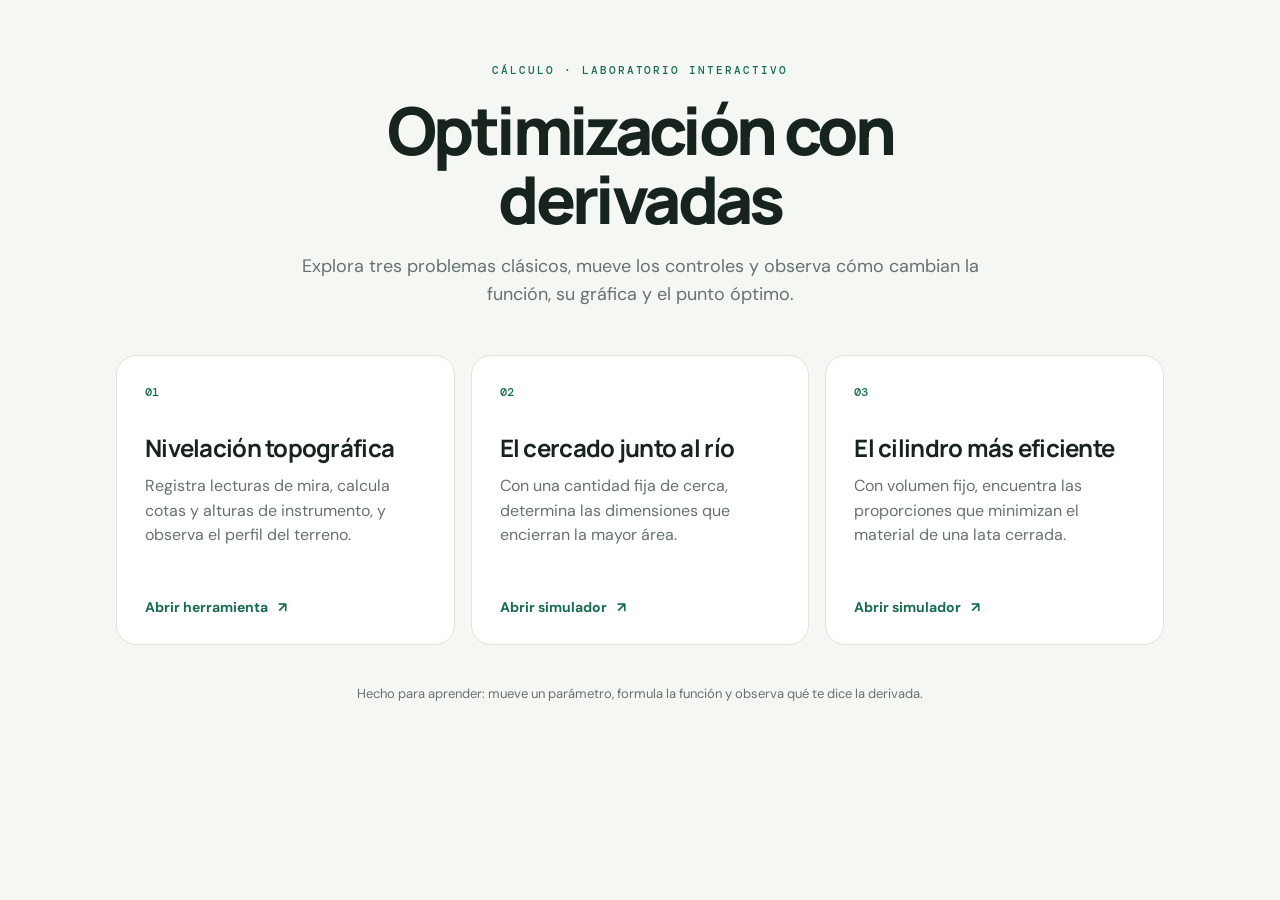
==== index.html @ 359cc59a "Add main project files" ====
<!doctype html>
<html lang="es"><head><meta charset="utf-8"><meta name="viewport" content="width=device-width,initial-scale=1"><title>Laboratorio de Optimización</title><link rel="stylesheet" href="styles.css"></head>
<body class="home"><main class="shell"><header class="hero"><span class="eyebrow">CÁLCULO · LABORATORIO INTERACTIVO</span><h1>Optimización con derivadas</h1><p>Explora tres problemas clásicos, mueve los controles y observa cómo cambian la función, su gráfica y el punto óptimo.</p></header><section class="cards">
<a class="card" href="apps/nivelacion.html"><span class="number">01</span><h2>Nivelación topográfica</h2><p>Registra lecturas de mira, calcula cotas y alturas de instrumento, y observa el perfil del terreno.</p><span class="go">Abrir herramienta <b>↗</b></span></a>
<a class="card" href="apps/cercado.html"><span class="number">02</span><h2>El cercado junto al río</h2><p>Con una cantidad fija de cerca, determina las dimensiones que encierran la mayor área.</p><span class="go">Abrir simulador <b>↗</b></span></a>
<a class="card" href="apps/cilindro.html"><span class="number">03</span><h2>El cilindro más eficiente</h2><p>Con volumen fijo, encuentra las proporciones que minimizan el material de una lata cerrada.</p><span class="go">Abrir simulador <b>↗</b></span></a>
</section><footer>Hecho para aprender: mueve un parámetro, formula la función y observa qué te dice la derivada.</footer></main></body></html>
---- styles.css ----
@import url('https://fonts.googleapis.com/css2?family=DM+Mono:wght@400;500&family=DM+Sans:wght@400;500;600;700&family=Manrope:wght@400;500;600;700;800&display=swap');
.button{width:100%;border:0;border-radius:10px;padding:12px;background:var(--green);color:white;font:600 14px 'DM Sans',sans-serif;cursor:pointer;margin:6px 0}.button:hover{background:#10553e}.button.secondary{background:#edf3ec;color:var(--green)}input[type=number],input[type=text]{width:100%;border:1px solid var(--line);border-radius:9px;padding:10px 11px;background:#fff;color:var(--ink);font:14px 'DM Mono',monospace}input:focus{outline:2px solid #9fc8ae;border-color:var(--green)}.table-wrap{overflow:auto}.level-table{border-collapse:collapse;width:100%;min-width:690px;font-size:12px}.level-table th{text-align:left;color:var(--muted);font:500 10px 'DM Mono',monospace;padding:10px 7px;border-bottom:1px solid var(--line)}.level-table td{padding:7px;border-bottom:1px solid #edf1ed}.level-table input{padding:8px 6px!important;font-size:12px!important}.level-table .cell-num{width:78px}.level-table .cell-name{width:90px}.level-table .elevation{font:500 12px 'DM Mono',monospace;color:var(--green);white-space:nowrap}.remove{border:0;background:transparent;color:#9b6055;font-size:20px;cursor:pointer}.formula b{color:#176c51}
:root{--ink:#17231f;--muted:#65736d;--paper:#f5f7f2;--green:#176c51;--lime:#d5f36b;--line:#dce4dc;--white:#fff;--orange:#e68a4b}*{box-sizing:border-box}body{margin:0;background:var(--paper);color:var(--ink);font-family:'DM Sans',sans-serif}a{color:inherit;text-decoration:none}.shell{max-width:1100px;margin:auto;padding:58px 26px}.hero{max-width:720px;margin:0 auto 46px;text-align:center}.eyebrow{font:500 11px 'DM Mono',monospace;letter-spacing:.18em;color:var(--green)}h1,h2,h3,p{margin-top:0}h1{font:800 clamp(38px,6vw,66px)/1.05 Manrope,sans-serif;letter-spacing:-.055em;margin:17px 0}.hero p{color:var(--muted);font-size:18px;line-height:1.6}.cards{display:grid;grid-template-columns:repeat(3,1fr);gap:16px}.card{background:var(--white);padding:28px;border:1px solid var(--line);border-radius:20px;min-height:290px;display:flex;flex-direction:column;transition:.2s}.card:hover{transform:translateY(-4px);border-color:#9abca9;box-shadow:0 12px 30px #253a2a12}.number{color:var(--green);font:500 12px 'DM Mono',monospace}.card h2{font:700 24px/1.15 Manrope;margin:34px 0 12px;letter-spacing:-.03em}.card p{color:var(--muted);line-height:1.55}.go{margin-top:auto;color:var(--green);font-weight:700;font-size:14px}.go b{margin-left:7px}footer{text-align:center;color:var(--muted);font-size:13px;margin-top:40px}.app-shell{max-width:1200px;margin:auto;padding:26px}.topbar{display:flex;justify-content:space-between;align-items:center;margin-bottom:28px}.back{font-size:14px;color:var(--green);font-weight:700}.brand{font:500 11px 'DM Mono';letter-spacing:.12em;color:var(--muted)}.app-head{margin:20px 0 26px}.app-head h1{font-size:clamp(34px,4vw,48px);margin:12px 0}.app-head p{color:var(--muted);max-width:700px;line-height:1.55}.layout{display:grid;grid-template-columns:330px 1fr;gap:18px;align-items:start}.panel{background:white;border:1px solid var(--line);border-radius:18px;padding:22px}.panel h2{font:700 16px Manrope;margin-bottom:20px}.control{margin:18px 0}.control label{display:flex;justify-content:space-between;gap:12px;font-size:13px;font-weight:600;margin-bottom:9px}.value{color:var(--green);font:500 12px 'DM Mono';white-space:nowrap}input[type=range]{width:100%;accent-color:var(--green)}.hint{font-size:12px;color:var(--muted);line-height:1.45}.formula{background:#f2f6ee;border-radius:12px;padding:14px;margin-top:18px;font:13px/1.8 'DM Mono';color:#254c3b;overflow-wrap:anywhere}.visuals{display:grid;grid-template-columns:1fr;gap:16px}.viz{background:white;border:1px solid var(--line);border-radius:18px;padding:20px;min-width:0}.viz-title{display:flex;justify-content:space-between;align-items:center;gap:12px;margin-bottom:9px}.viz-title h2{font:700 15px Manrope;margin:0}.tag{font:11px 'DM Mono';color:var(--green);background:#edf5e7;border-radius:99px;padding:6px 9px}.plot{width:100%;height:280px;display:block}.diagram{height:210px;width:100%;display:block}.stats{display:grid;grid-template-columns:repeat(3,1fr);gap:10px}.stat{background:#f5f7f2;border-radius:12px;padding:14px}.stat span{display:block;color:var(--muted);font-size:11px;margin-bottom:8px}.stat strong{font:600 18px 'DM Mono';color:var(--green)}.lesson{margin-top:16px;background:#192b24;color:#eaf2e8;border-radius:18px;padding:20px 22px;line-height:1.55;font-size:14px}.lesson strong{color:var(--lime)}.footer-note{color:var(--muted);font-size:11px;margin:14px 0 0}@media(max-width:800px){.cards{grid-template-columns:1fr}.card{min-height:230px}.layout{grid-template-columns:1fr}.shell{padding:40px 18px}.app-shell{padding:18px}.topbar{margin-bottom:16px}}@media(max-width:440px){.stats{grid-template-columns:1fr}.viz{padding:14px}.plot{height:240px}}
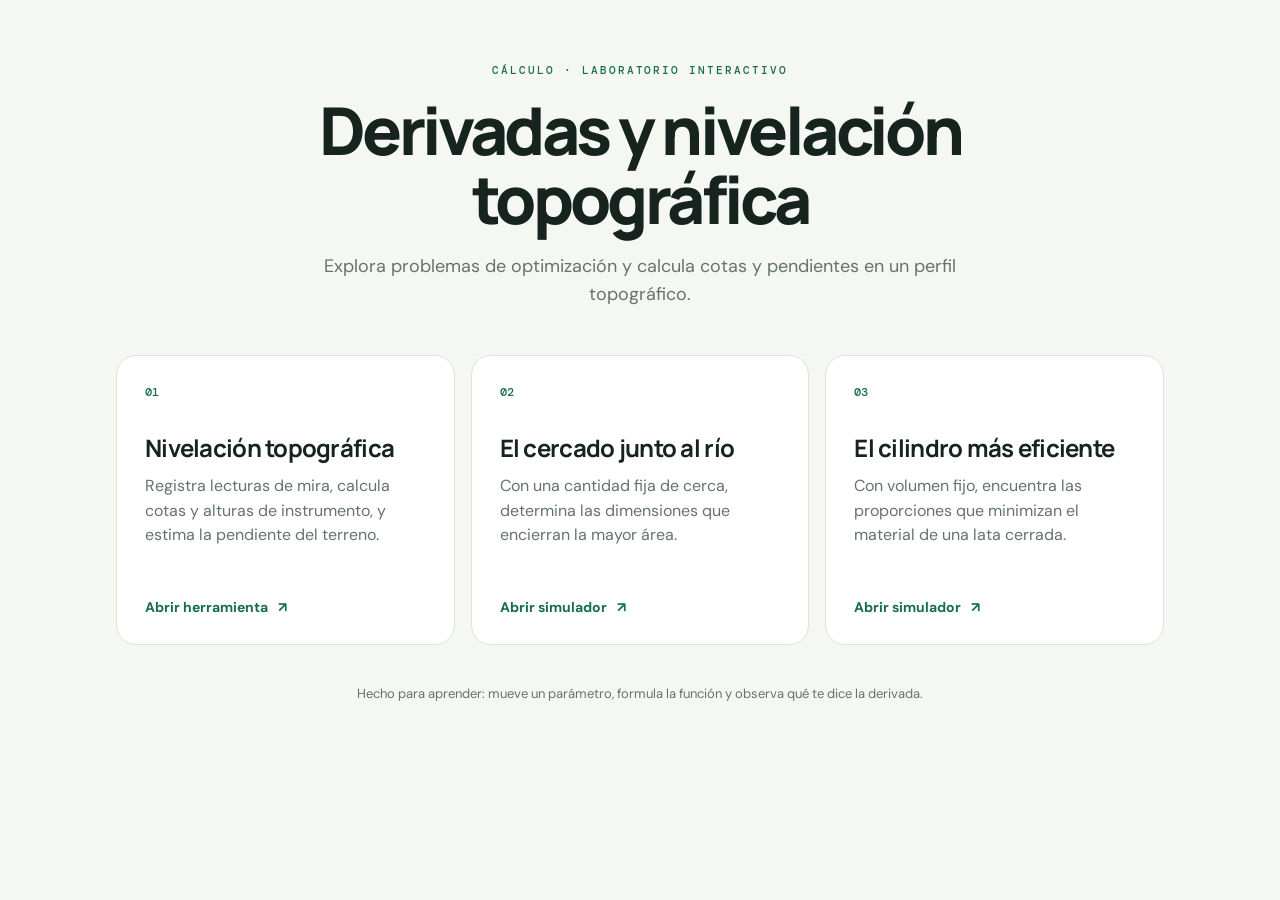
==== commit ebc026b0: "Explain terrain slope approximation" ====
--- a/index.html
+++ b/index.html
@@ -1,7 +1,7 @@
 <!doctype html>
 <html lang="es"><head><meta charset="utf-8"><meta name="viewport" content="width=device-width,initial-scale=1"><title>Laboratorio de Optimización</title><link rel="stylesheet" href="styles.css"></head>
-<body class="home"><main class="shell"><header class="hero"><span class="eyebrow">CÁLCULO · LABORATORIO INTERACTIVO</span><h1>Optimización con derivadas</h1><p>Explora tres problemas clásicos, mueve los controles y observa cómo cambian la función, su gráfica y el punto óptimo.</p></header><section class="cards">
-<a class="card" href="apps/nivelacion.html"><span class="number">01</span><h2>Nivelación topográfica</h2><p>Registra lecturas de mira, calcula cotas y alturas de instrumento, y observa el perfil del terreno.</p><span class="go">Abrir herramienta <b>↗</b></span></a>
+<body class="home"><main class="shell"><header class="hero"><span class="eyebrow">CÁLCULO · LABORATORIO INTERACTIVO</span><h1>Derivadas y nivelación topográfica</h1><p>Explora problemas de optimización y calcula cotas y pendientes en un perfil topográfico.</p></header><section class="cards">
+<a class="card" href="apps/nivelacion.html"><span class="number">01</span><h2>Nivelación topográfica</h2><p>Registra lecturas de mira, calcula cotas y alturas de instrumento, y estima la pendiente del terreno.</p><span class="go">Abrir herramienta <b>↗</b></span></a>
 <a class="card" href="apps/cercado.html"><span class="number">02</span><h2>El cercado junto al río</h2><p>Con una cantidad fija de cerca, determina las dimensiones que encierran la mayor área.</p><span class="go">Abrir simulador <b>↗</b></span></a>
 <a class="card" href="apps/cilindro.html"><span class="number">03</span><h2>El cilindro más eficiente</h2><p>Con volumen fijo, encuentra las proporciones que minimizan el material de una lata cerrada.</p><span class="go">Abrir simulador <b>↗</b></span></a>
 </section><footer>Hecho para aprender: mueve un parámetro, formula la función y observa qué te dice la derivada.</footer></main></body></html>
--- a/styles.css
+++ b/styles.css
@@ -1,3 +1,4 @@
 @import url('https://fonts.googleapis.com/css2?family=DM+Mono:wght@400;500&family=DM+Sans:wght@400;500;600;700&family=Manrope:wght@400;500;600;700;800&display=swap');
 .button{width:100%;border:0;border-radius:10px;padding:12px;background:var(--green);color:white;font:600 14px 'DM Sans',sans-serif;cursor:pointer;margin:6px 0}.button:hover{background:#10553e}.button.secondary{background:#edf3ec;color:var(--green)}input[type=number],input[type=text]{width:100%;border:1px solid var(--line);border-radius:9px;padding:10px 11px;background:#fff;color:var(--ink);font:14px 'DM Mono',monospace}input:focus{outline:2px solid #9fc8ae;border-color:var(--green)}.table-wrap{overflow:auto}.level-table{border-collapse:collapse;width:100%;min-width:690px;font-size:12px}.level-table th{text-align:left;color:var(--muted);font:500 10px 'DM Mono',monospace;padding:10px 7px;border-bottom:1px solid var(--line)}.level-table td{padding:7px;border-bottom:1px solid #edf1ed}.level-table input{padding:8px 6px!important;font-size:12px!important}.level-table .cell-num{width:78px}.level-table .cell-name{width:90px}.level-table .elevation{font:500 12px 'DM Mono',monospace;color:var(--green);white-space:nowrap}.remove{border:0;background:transparent;color:#9b6055;font-size:20px;cursor:pointer}.formula b{color:#176c51}
 :root{--ink:#17231f;--muted:#65736d;--paper:#f5f7f2;--green:#176c51;--lime:#d5f36b;--line:#dce4dc;--white:#fff;--orange:#e68a4b}*{box-sizing:border-box}body{margin:0;background:var(--paper);color:var(--ink);font-family:'DM Sans',sans-serif}a{color:inherit;text-decoration:none}.shell{max-width:1100px;margin:auto;padding:58px 26px}.hero{max-width:720px;margin:0 auto 46px;text-align:center}.eyebrow{font:500 11px 'DM Mono',monospace;letter-spacing:.18em;color:var(--green)}h1,h2,h3,p{margin-top:0}h1{font:800 clamp(38px,6vw,66px)/1.05 Manrope,sans-serif;letter-spacing:-.055em;margin:17px 0}.hero p{color:var(--muted);font-size:18px;line-height:1.6}.cards{display:grid;grid-template-columns:repeat(3,1fr);gap:16px}.card{background:var(--white);padding:28px;border:1px solid var(--line);border-radius:20px;min-height:290px;display:flex;flex-direction:column;transition:.2s}.card:hover{transform:translateY(-4px);border-color:#9abca9;box-shadow:0 12px 30px #253a2a12}.number{color:var(--green);font:500 12px 'DM Mono',monospace}.card h2{font:700 24px/1.15 Manrope;margin:34px 0 12px;letter-spacing:-.03em}.card p{color:var(--muted);line-height:1.55}.go{margin-top:auto;color:var(--green);font-weight:700;font-size:14px}.go b{margin-left:7px}footer{text-align:center;color:var(--muted);font-size:13px;margin-top:40px}.app-shell{max-width:1200px;margin:auto;padding:26px}.topbar{display:flex;justify-content:space-between;align-items:center;margin-bottom:28px}.back{font-size:14px;color:var(--green);font-weight:700}.brand{font:500 11px 'DM Mono';letter-spacing:.12em;color:var(--muted)}.app-head{margin:20px 0 26px}.app-head h1{font-size:clamp(34px,4vw,48px);margin:12px 0}.app-head p{color:var(--muted);max-width:700px;line-height:1.55}.layout{display:grid;grid-template-columns:330px 1fr;gap:18px;align-items:start}.panel{background:white;border:1px solid var(--line);border-radius:18px;padding:22px}.panel h2{font:700 16px Manrope;margin-bottom:20px}.control{margin:18px 0}.control label{display:flex;justify-content:space-between;gap:12px;font-size:13px;font-weight:600;margin-bottom:9px}.value{color:var(--green);font:500 12px 'DM Mono';white-space:nowrap}input[type=range]{width:100%;accent-color:var(--green)}.hint{font-size:12px;color:var(--muted);line-height:1.45}.formula{background:#f2f6ee;border-radius:12px;padding:14px;margin-top:18px;font:13px/1.8 'DM Mono';color:#254c3b;overflow-wrap:anywhere}.visuals{display:grid;grid-template-columns:1fr;gap:16px}.viz{background:white;border:1px solid var(--line);border-radius:18px;padding:20px;min-width:0}.viz-title{display:flex;justify-content:space-between;align-items:center;gap:12px;margin-bottom:9px}.viz-title h2{font:700 15px Manrope;margin:0}.tag{font:11px 'DM Mono';color:var(--green);background:#edf5e7;border-radius:99px;padding:6px 9px}.plot{width:100%;height:280px;display:block}.diagram{height:210px;width:100%;display:block}.stats{display:grid;grid-template-columns:repeat(3,1fr);gap:10px}.stat{background:#f5f7f2;border-radius:12px;padding:14px}.stat span{display:block;color:var(--muted);font-size:11px;margin-bottom:8px}.stat strong{font:600 18px 'DM Mono';color:var(--green)}.lesson{margin-top:16px;background:#192b24;color:#eaf2e8;border-radius:18px;padding:20px 22px;line-height:1.55;font-size:14px}.lesson strong{color:var(--lime)}.footer-note{color:var(--muted);font-size:11px;margin:14px 0 0}@media(max-width:800px){.cards{grid-template-columns:1fr}.card{min-height:230px}.layout{grid-template-columns:1fr}.shell{padding:40px 18px}.app-shell{padding:18px}.topbar{margin-bottom:16px}}@media(max-width:440px){.stats{grid-template-columns:1fr}.viz{padding:14px}.plot{height:240px}}
+.level-table .slope{font:500 12px 'DM Mono',monospace;white-space:nowrap;color:#53645a}.level-table .slope-up{color:#176c51}.level-table .slope-down{color:#b65d47}.table-hint{margin:12px 0 6px}
